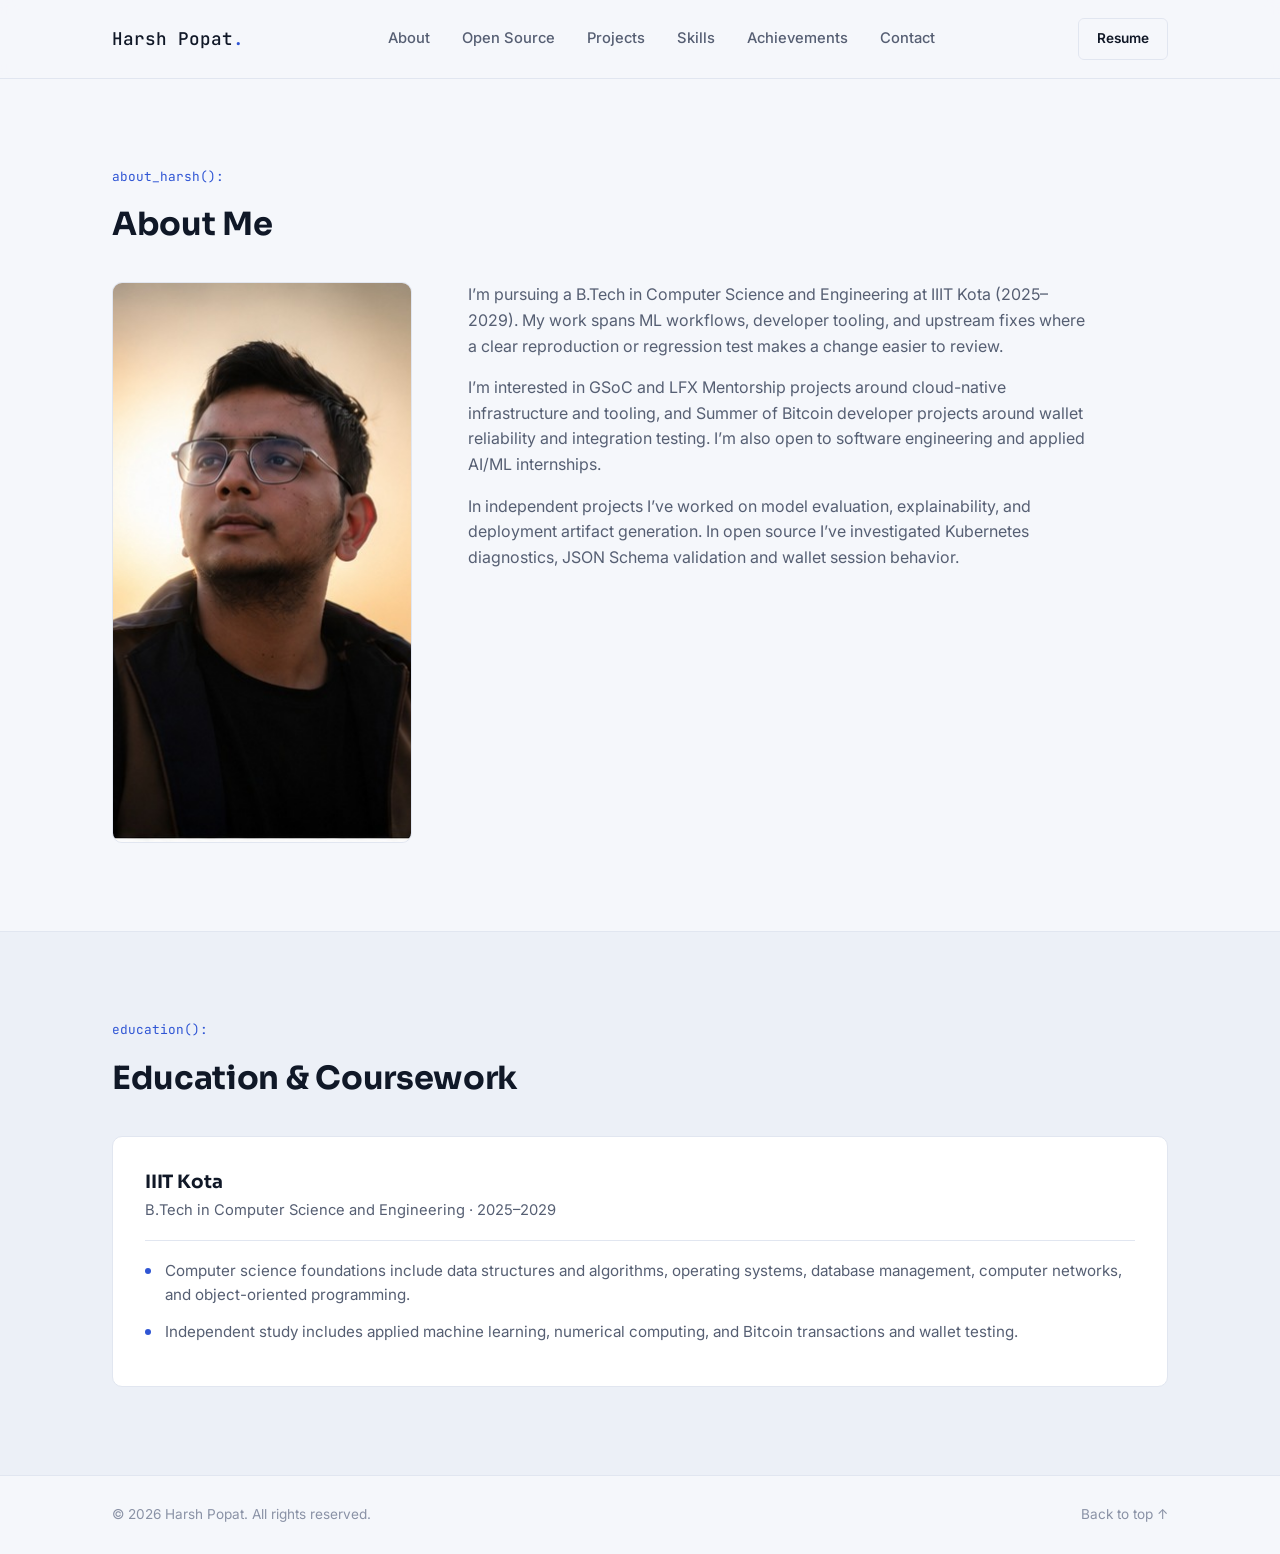
==== about.html @ 24af14b6 "Showcase verified contributions and organize portfolio pages" ====
<!DOCTYPE html>
<html lang="en">
<head>
  <meta charset="UTF-8">
  <meta name="viewport" content="width=device-width, initial-scale=1.0">
  <title>About | Harsh Popat</title>
  <meta name="description" content="Education, background and current interests of Harsh Popat, a CSE undergraduate at IIIT Kota.">
  <link rel="canonical" href="https://harshpopat.vercel.app/about.html">
  <meta property="og:title" content="About | Harsh Popat">
  <meta property="og:description" content="Education, background and current interests of Harsh Popat, a CSE undergraduate at IIIT Kota.">
  <meta property="og:url" content="https://harshpopat.vercel.app/about.html">
  <meta property="og:type" content="website">
  <link rel="preconnect" href="https://fonts.googleapis.com">
  <link rel="preconnect" href="https://fonts.gstatic.com" crossorigin>
  <link href="https://fonts.googleapis.com/css2?family=Sora:wght@400;500;600;700;800&amp;family=Inter:wght@400;500;600&amp;family=JetBrains+Mono:wght@400;500&amp;display=swap" rel="stylesheet">
  <link rel="stylesheet" href="style.css">
</head>
<body>
<header class="site-header" id="top">
  <div class="header-inner">
    <a href="index.html" class="logo">Harsh Popat<span class="logo-dot">.</span></a>
    <nav class="nav" id="nav" aria-label="Main navigation">
      <a href="about.html" aria-current="page">About</a>
      <a href="open-source.html">Open Source</a>
      <a href="projects.html">Projects</a>
      <a href="skills.html">Skills</a>
      <a href="achievements.html">Achievements</a>
      <a href="contact.html">Contact</a>
    </nav>
    <div class="header-actions">
      <a href="Harsh_Popat_Resume.pdf" class="btn btn-ghost" download>Resume</a>
      <button class="nav-toggle" id="navToggle" type="button" aria-label="Toggle menu" aria-expanded="false" aria-controls="nav">
        <span></span><span></span><span></span>
      </button>
    </div>
  </div>
</header>

<main>
  <section class="section">
    <div class="section-inner">
      <p class="eyebrow">about_harsh():</p>
      <h1>About Me</h1>
      <div class="about-grid">
        <div class="about-photo"><img src="images/me.jpg" width="702" height="561" alt="Portrait of Harsh Popat"></div>
        <div class="about-text">
          <p>I’m pursuing a B.Tech in Computer Science and Engineering at IIIT Kota (2025–2029). My work spans ML workflows, developer tooling, and upstream fixes where a clear reproduction or regression test makes a change easier to review.</p>
          <p>I’m interested in GSoC and LFX Mentorship projects around cloud-native infrastructure and tooling, and Summer of Bitcoin developer projects around wallet reliability and integration testing. I’m also open to software engineering and applied AI/ML internships.</p>
          <p>In independent projects I’ve worked on model evaluation, explainability, and deployment artifact generation. In open source I’ve investigated Kubernetes diagnostics, JSON Schema validation and wallet session behavior.</p>
        </div>
      </div>
    </div>
  </section>
  <section class="section section-alt">
    <div class="section-inner">
      <p class="eyebrow">education():</p>
      <h2>Education &amp; Coursework</h2>
      <article class="exp-item">
        <div class="exp-head">
          <div><h3>IIIT Kota</h3><p class="exp-sub">B.Tech in Computer Science and Engineering · 2025–2029</p></div>
        </div>
        <ul class="exp-list">
          <li>Computer science foundations include data structures and algorithms, operating systems, database management, computer networks, and object-oriented programming.</li>
          <li>Independent study includes applied machine learning, numerical computing, and Bitcoin transactions and wallet testing.</li>
        </ul>
      </article>
    </div>
  </section>

</main>

<footer class="site-footer">
  <div class="section-inner footer-inner">
    <span>© <span id="year"></span> Harsh Popat. All rights reserved.</span>
    <a href="#top">Back to top ↑</a>
  </div>
</footer>
<script src="script.js"></script>
</body>
</html>
---- style.css ----
/* ==========================================================
   Harsh Popat — Portfolio
   Clean, professional, static (no motion/animation)
   ========================================================== */

:root {
  /* Color */
  --bg:            #F5F7FB;
  --bg-alt:        #ECF0F7;
  --surface:       #FFFFFF;
  --border:        #E1E6F0;
  --text:          #101827;
  --text-soft:     #565F73;
  --text-faint:    #8A92A6;
  --accent:        #2F55D4;
  --accent-soft:   #EEF1FD;
  --code-bg:       #0E1424;
  --code-border:   #232B45;

  /* Type */
  --font-display: 'Sora', sans-serif;
  --font-body: 'Inter', sans-serif;
  --font-mono: 'JetBrains Mono', monospace;

  /* Layout */
  --max-w: 1120px;
  --radius: 10px;
}

* { box-sizing: border-box; margin: 0; padding: 0; }

html {
  scroll-behavior: smooth;
}

body {
  font-family: var(--font-body);
  background: var(--bg);
  color: var(--text);
  line-height: 1.6;
  -webkit-font-smoothing: antialiased;
}

img { max-width: 100%; display: block; }

a {
  color: inherit;
  text-decoration: none;
}

ul { list-style: none; }

.section-inner {
  max-width: var(--max-w);
  margin: 0 auto;
  padding: 0 32px;
}

h1, h2, h3 {
  font-family: var(--font-display);
  letter-spacing: -0.01em;
  color: var(--text);
}

.eyebrow {
  font-family: var(--font-mono);
  font-size: 0.8rem;
  color: var(--accent);
  text-transform: lowercase;
  margin-bottom: 12px;
}

.eyebrow-spaced { margin-top: 36px; }

h2 {
  font-size: 2rem;
  font-weight: 700;
  margin-bottom: 32px;
}

/* Focus visibility for accessibility */
a:focus-visible,
button:focus-visible {
  outline: 2px solid var(--accent);
  outline-offset: 3px;
}

/* ===================== BUTTONS ===================== */
.btn {
  display: inline-block;
  font-family: var(--font-body);
  font-weight: 600;
  font-size: 0.92rem;
  padding: 12px 22px;
  border-radius: 6px;
  border: 1px solid transparent;
}

.btn-primary {
  background: var(--accent);
  color: #fff;
  border-color: var(--accent);
}
.btn-primary:hover { background: #23409E; border-color: #23409E; }

.btn-outline {
  border-color: var(--border);
  color: var(--text);
  background: transparent;
}
.btn-outline:hover { border-color: var(--accent); color: var(--accent); }

.btn-ghost {
  color: var(--text);
  border: 1px solid var(--border);
  padding: 9px 18px;
  font-size: 0.85rem;
}
.btn-ghost:hover { border-color: var(--accent); color: var(--accent); }

/* ===================== HEADER ===================== */
.site-header {
  position: sticky;
  top: 0;
  z-index: 50;
  background: rgba(245, 247, 251, 0.9);
  backdrop-filter: blur(8px);
  border-bottom: 1px solid var(--border);
}

.header-inner {
  max-width: var(--max-w);
  margin: 0 auto;
  padding: 18px 32px;
  display: flex;
  align-items: center;
  justify-content: space-between;
}

.logo {
  font-family: var(--font-mono);
  font-weight: 500;
  font-size: 1.1rem;
  color: var(--text);
}
.logo-dot { color: var(--accent); }

.nav {
  display: flex;
  gap: 32px;
}
.nav a {
  font-size: 0.92rem;
  font-weight: 500;
  color: var(--text-soft);
}
.nav a:hover { color: var(--accent); }

.header-actions {
  display: flex;
  align-items: center;
  gap: 14px;
}

.nav-toggle {
  display: none;
  flex-direction: column;
  justify-content: center;
  gap: 5px;
  width: 32px;
  height: 32px;
  background: none;
  border: none;
  cursor: pointer;
}
.nav-toggle span {
  width: 100%;
  height: 2px;
  background: var(--text);
  display: block;
}

/* ===================== HERO ===================== */
.hero {
  padding: 88px 0 96px;
}

.hero-inner {
  max-width: var(--max-w);
  margin: 0 auto;
  padding: 0 32px;
  display: grid;
  grid-template-columns: 1.1fr 0.9fr;
  gap: 64px;
  align-items: center;
}

.hero-text h1 {
  font-size: 3.4rem;
  font-weight: 800;
  line-height: 1.05;
  margin-bottom: 10px;
}

.hero-role {
  font-family: var(--font-mono);
  font-size: 1.05rem;
  color: var(--accent);
  margin-bottom: 20px;
}

.hero-desc {
  color: var(--text-soft);
  font-size: 1.02rem;
  max-width: 46ch;
  margin-bottom: 32px;
}

.hero-cta {
  display: flex;
  gap: 14px;
  margin-bottom: 40px;
}

.hero-meta {
  display: flex;
  flex-wrap: wrap;
  gap: 28px;
  border-top: 1px solid var(--border);
  padding-top: 22px;
}
.hero-meta li {
  font-size: 0.92rem;
  color: var(--text);
  display: flex;
  flex-direction: column;
  gap: 4px;
}
.meta-label {
  font-family: var(--font-mono);
  font-size: 0.72rem;
  color: var(--text-faint);
  text-transform: uppercase;
  letter-spacing: 0.04em;
}

/* --- Signature element: code card --- */
.code-card {
  background: var(--code-bg);
  border: 1px solid var(--code-border);
  border-radius: var(--radius);
  overflow: hidden;
  box-shadow: 0 20px 40px -20px rgba(14, 20, 36, 0.45);
}

.code-card-head {
  display: flex;
  align-items: center;
  gap: 8px;
  padding: 12px 16px;
  border-bottom: 1px solid var(--code-border);
}

.dot { width: 10px; height: 10px; border-radius: 50%; display: inline-block; }
.dot-r { background: #FF5F57; }
.dot-y { background: #FEBC2E; }
.dot-g { background: #28C840; }

.code-filename {
  font-family: var(--font-mono);
  font-size: 0.78rem;
  color: var(--text-faint);
  margin-left: 8px;
}

.code-body {
  padding: 22px 20px;
  font-family: var(--font-mono);
  font-size: 0.87rem;
  line-height: 1.75;
  overflow-x: auto;
  color: #C7CEE0;
}

.tok-kw  { color: #FF7AB2; }
.tok-cls { color: #6FD3FF; }
.tok-fn  { color: #6FD3FF; }
.tok-var { color: #C7CEE0; }
.tok-str { color: #B7F09C; }

/* ===================== SECTIONS ===================== */
.section {
  padding: 88px 0;
  border-bottom: 1px solid var(--border);
}
.section-alt {
  background: var(--bg-alt);
}

/* ===================== ABOUT ===================== */
.about-grid {
  display: grid;
  grid-template-columns: 300px 1fr;
  gap: 56px;
  align-items: start;
}

.about-photo img {
  width: 100%;
  aspect-ratio: 4 / 5;
  object-fit: cover;
  border-radius: var(--radius);
  border: 1px solid var(--border);
}

.about-text p {
  color: var(--text-soft);
  margin-bottom: 16px;
  max-width: 62ch;
}

.about-facts {
  display: grid;
  grid-template-columns: repeat(3, 1fr);
  gap: 24px;
  margin-top: 32px;
  border-top: 1px solid var(--border);
  padding-top: 28px;
}
.fact { display: flex; flex-direction: column; gap: 6px; }
.fact-num {
  font-family: var(--font-display);
  font-size: 2rem;
  font-weight: 700;
  color: var(--accent);
}
.fact-label {
  font-size: 0.85rem;
  color: var(--text-soft);
}

/* ===================== SKILLS ===================== */
.skills-grid {
  display: grid;
  grid-template-columns: repeat(3, 1fr);
  gap: 20px;
}

.skill-card {
  background: var(--surface);
  border: 1px solid var(--border);
  border-radius: var(--radius);
  padding: 22px;
}
.skill-card h3 {
  font-size: 1rem;
  font-weight: 600;
  margin-bottom: 14px;
}

.tags {
  display: flex;
  flex-wrap: wrap;
  gap: 8px;
}
.tag {
  font-family: var(--font-mono);
  font-size: 0.76rem;
  color: var(--accent);
  background: var(--accent-soft);
  border: 1px solid #DDE4FA;
  padding: 5px 10px;
  border-radius: 5px;
}

/* ===================== EXPERIENCE ===================== */
.exp-item {
  border: 1px solid var(--border);
  border-radius: var(--radius);
  background: var(--surface);
  padding: 30px 32px;
}
.exp-head {
  display: flex;
  justify-content: space-between;
  align-items: baseline;
  flex-wrap: wrap;
  gap: 10px;
  margin-bottom: 18px;
  border-bottom: 1px solid var(--border);
  padding-bottom: 18px;
}
.exp-item h3 { font-size: 1.15rem; }
.exp-sub { color: var(--text-soft); font-size: 0.92rem; margin-top: 2px; }
.exp-date {
  font-family: var(--font-mono);
  font-size: 0.82rem;
  color: var(--text-faint);
}
.exp-list li {
  position: relative;
  padding-left: 20px;
  color: var(--text-soft);
  margin-bottom: 12px;
  font-size: 0.95rem;
}
.exp-list li::before {
  content: "";
  position: absolute;
  left: 0;
  top: 9px;
  width: 6px;
  height: 6px;
  background: var(--accent);
  border-radius: 50%;
}

/* ===================== PROJECTS ===================== */
.projects-grid {
  display: grid;
  grid-template-columns: repeat(3, 1fr);
  gap: 22px;
}

.project-card {
  background: var(--surface);
  border: 1px solid var(--border);
  border-radius: var(--radius);
  padding: 26px;
  display: flex;
  flex-direction: column;
}
.project-card h3 {
  font-size: 1.05rem;
  margin-bottom: 12px;
}
.project-card p {
  color: var(--text-soft);
  font-size: 0.9rem;
  margin-bottom: 16px;
  flex-grow: 1;
}
.project-card .tags { margin-bottom: 18px; }

.project-link {
  font-family: var(--font-mono);
  font-size: 0.82rem;
  color: var(--accent);
  font-weight: 500;
}
.project-link:hover { text-decoration: underline; }

/* ===================== CERTIFICATIONS ===================== */
.cert-list {
  display: grid;
  grid-template-columns: repeat(2, 1fr);
  gap: 14px 32px;
}
.cert-list li {
  position: relative;
  padding-left: 20px;
  font-size: 0.95rem;
  color: var(--text);
  border-bottom: 1px solid var(--border);
  padding-bottom: 14px;
}
.cert-list li::before {
  content: "✓";
  position: absolute;
  left: 0;
  top: 0;
  color: var(--accent);
  font-weight: 700;
}

/* ===================== ACHIEVEMENTS / EDUCATION ===================== */
.two-col {
  display: grid;
  grid-template-columns: 1.2fr 0.8fr;
  gap: 56px;
}

.plain-list li {
  position: relative;
  padding-left: 20px;
  color: var(--text-soft);
  margin-bottom: 10px;
  font-size: 0.95rem;
}
.plain-list li::before {
  content: "";
  position: absolute;
  left: 0;
  top: 9px;
  width: 6px;
  height: 6px;
  background: var(--accent);
  border-radius: 50%;
}
.plain-list.two-cols {
  columns: 2;
  column-gap: 24px;
}

.edu-card {
  background: var(--surface);
  border: 1px solid var(--border);
  border-radius: var(--radius);
  padding: 26px;
}
.edu-card h3 { font-size: 1.05rem; margin-bottom: 6px; }
.edu-meta {
  display: flex;
  justify-content: space-between;
  margin-top: 18px;
  padding-top: 18px;
  border-top: 1px solid var(--border);
  font-family: var(--font-mono);
  font-size: 0.82rem;
  color: var(--text-faint);
}

/* ===================== CONTACT ===================== */
.contact { border-bottom: none; }
.contact-inner { text-align: center; }
.contact-inner .eyebrow { justify-self: center; }
.contact-desc {
  color: var(--text-soft);
  max-width: 55ch;
  margin: 0 auto 44px;
}

.contact-grid {
  display: grid;
  grid-template-columns: repeat(4, 1fr);
  gap: 18px;
  max-width: 900px;
  margin: 0 auto;
}

.contact-item {
  background: var(--surface);
  border: 1px solid var(--border);
  border-radius: var(--radius);
  padding: 22px 10px;
  display: flex;
  flex-direction: column;
  gap: 8px;
  text-align: left;
}
.contact-item:hover { border-color: var(--accent); }
.contact-item-static:hover { border-color: var(--border); }

.contact-label {
  font-family: var(--font-mono);
  font-size: 0.72rem;
  color: var(--text-faint);
  text-transform: uppercase;
  letter-spacing: 0.04em;
}
.contact-value {
  font-size: 0.9rem;
  font-weight: 600;
  word-break: break-word;
}

/* ===================== FOOTER ===================== */
.site-footer {
  padding: 28px 0;
}
.footer-inner {
  display: flex;
  justify-content: space-between;
  font-size: 0.85rem;
  color: var(--text-faint);
}
.footer-inner a:hover { color: var(--accent); }

/* ===================== RESPONSIVE ===================== */
@media (max-width: 960px) {
  .hero-inner { grid-template-columns: 1fr; }
  .hero-visual { order: -1; }
  .about-grid { grid-template-columns: 1fr; }
  .about-photo { max-width: 240px; }
  .skills-grid { grid-template-columns: repeat(2, 1fr); }
  .projects-grid { grid-template-columns: 1fr; }
  .two-col { grid-template-columns: 1fr; }
  .contact-grid { grid-template-columns: repeat(2, 1fr); }
}

@media (max-width: 720px) {
  .nav { 
    position: absolute;
    top: 100%;
    left: 0;
    right: 0;
    background: var(--bg);
    border-bottom: 1px solid var(--border);
    flex-direction: column;
    padding: 20px 32px;
    gap: 16px;
    display: none;
  }
  .nav.open { display: flex; }
  .nav-toggle { display: flex; }
  .header-actions .btn-ghost { display: none; }

  .hero { padding: 56px 0 64px; }
  .hero-text h1 { font-size: 2.4rem; }
  .hero-cta { flex-direction: column; }
  .hero-meta { gap: 18px; }

  h2 { font-size: 1.6rem; }
  .section { padding: 60px 0; }

  .about-facts { grid-template-columns: 1fr; }
  .cert-list { grid-template-columns: 1fr; }
  .plain-list.two-cols { columns: 1; }
  .contact-grid { grid-template-columns: 1fr; }
  .footer-inner { flex-direction: column; gap: 8px; text-align: center; }
}

/* Shared page headings and spacing for the existing card layouts. */
.section h1 {
  font-size: 2rem;
  margin-bottom: 32px;
}

.section-description {
  max-width: 65ch;
  margin-bottom: 24px;
  color: var(--text-soft);
}

.skill-card p {
  margin-bottom: 14px;
  color: var(--text-soft);
}

.skill-card .project-link {
  display: inline-block;
  margin-top: 14px;
}

main [id] { scroll-margin-top: 100px; }

@media (max-width: 960px) {
  .nav { gap: 14px; }
  .hero-visual { order: 0; }
}

@media (max-width: 720px) {
  .section h1 { font-size: 1.6rem; }
}
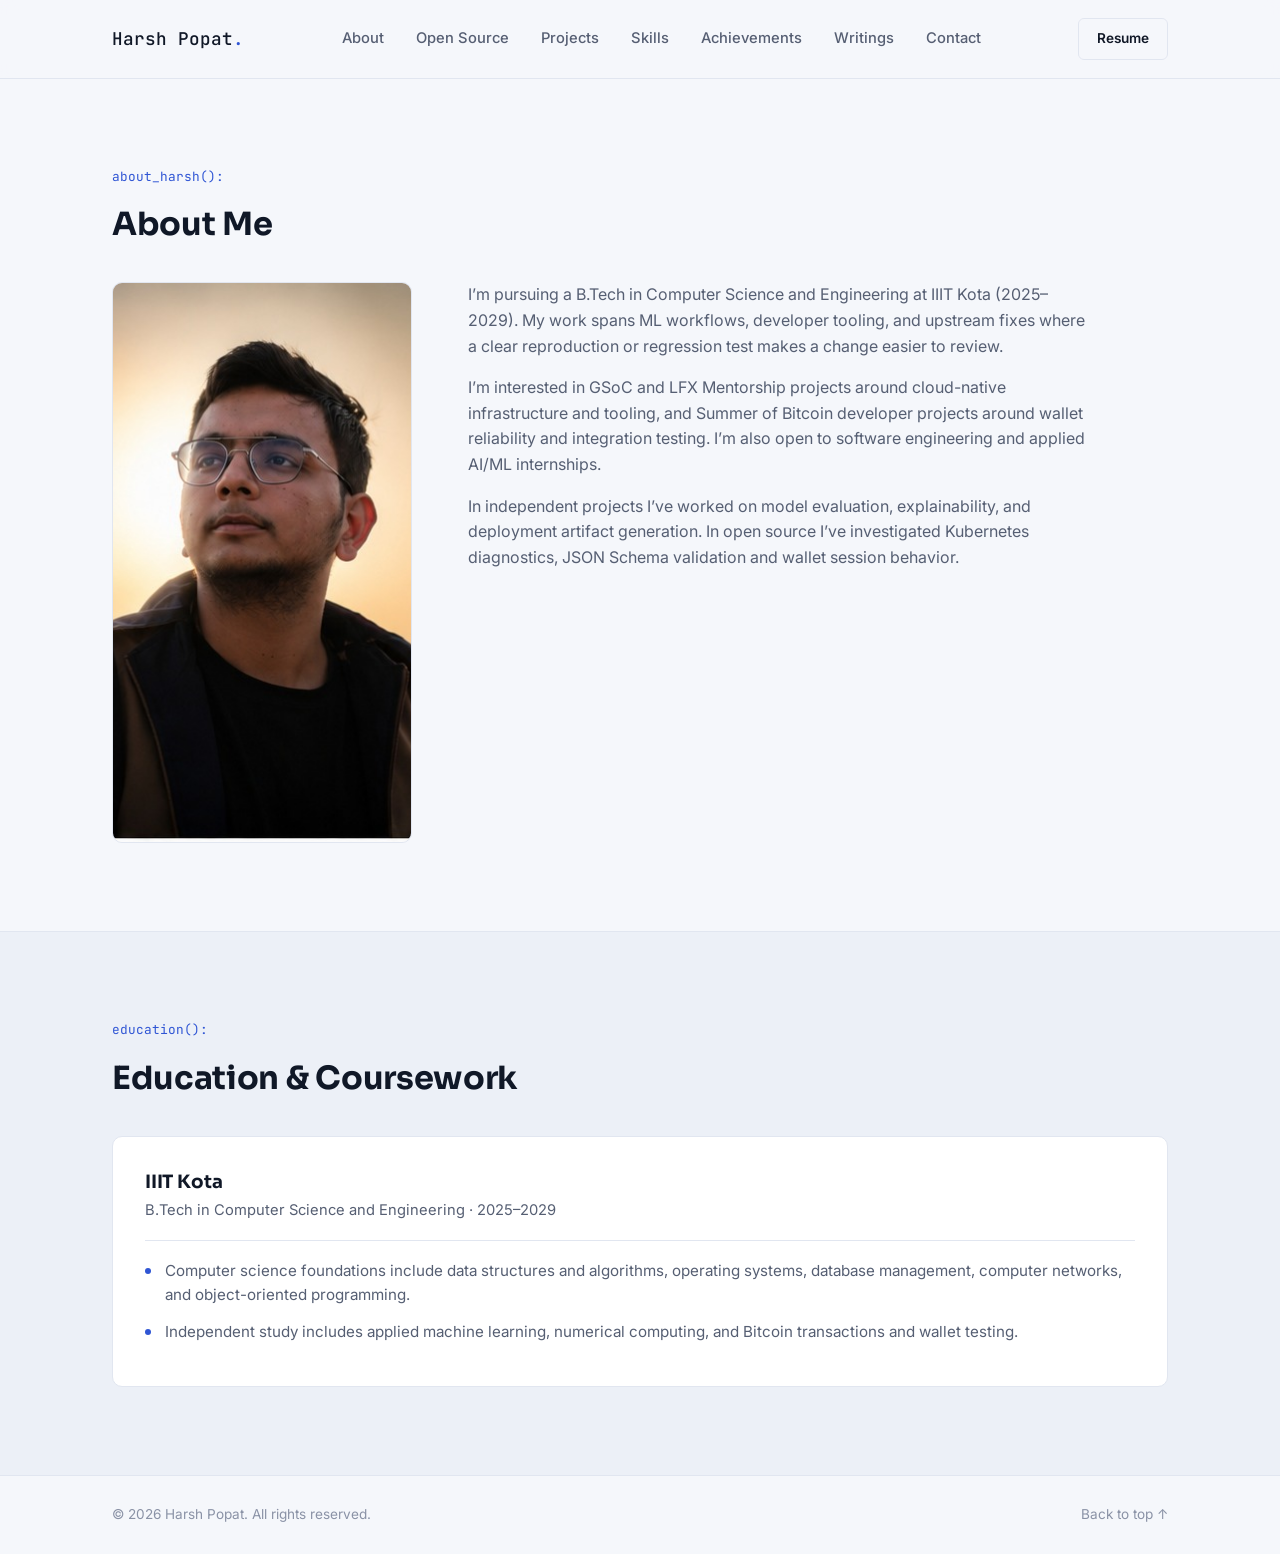
==== commit a8d68fa1: "Add Writings page featuring Two Maps, One City" ====
--- a/about.html
+++ b/about.html
@@ -25,6 +25,7 @@
       <a href="projects.html">Projects</a>
       <a href="skills.html">Skills</a>
       <a href="achievements.html">Achievements</a>
+      <a href="writings.html">Writings</a>
       <a href="contact.html">Contact</a>
     </nav>
     <div class="header-actions">
--- a/style.css
+++ b/style.css
@@ -588,8 +588,8 @@
   .contact-grid { grid-template-columns: repeat(2, 1fr); }
 }
 
-@media (max-width: 720px) {
-  .nav { 
+@media (max-width: 800px) {
+  .nav {
     position: absolute;
     top: 100%;
     left: 0;
@@ -604,7 +604,9 @@
   .nav.open { display: flex; }
   .nav-toggle { display: flex; }
   .header-actions .btn-ghost { display: none; }
-
+}
+
+@media (max-width: 720px) {
   .hero { padding: 56px 0 64px; }
   .hero-text h1 { font-size: 2.4rem; }
   .hero-cta { flex-direction: column; }
@@ -652,3 +654,29 @@
 @media (max-width: 720px) {
   .section h1 { font-size: 1.6rem; }
 }
+
+/* Writings cards share the project card layout. */
+.writing-card {
+  max-width: 360px;
+}
+
+.writing-card img {
+  width: 100%;
+  height: auto;
+  border-radius: var(--radius);
+  margin-bottom: 16px;
+}
+
+.writing-card h2 {
+  font-size: 1.05rem;
+  margin-bottom: 12px;
+}
+
+.writing-card:hover {
+  border-color: var(--accent);
+}
+
+.writing-card:hover .project-link,
+.writing-card:focus-visible .project-link {
+  text-decoration: underline;
+}
